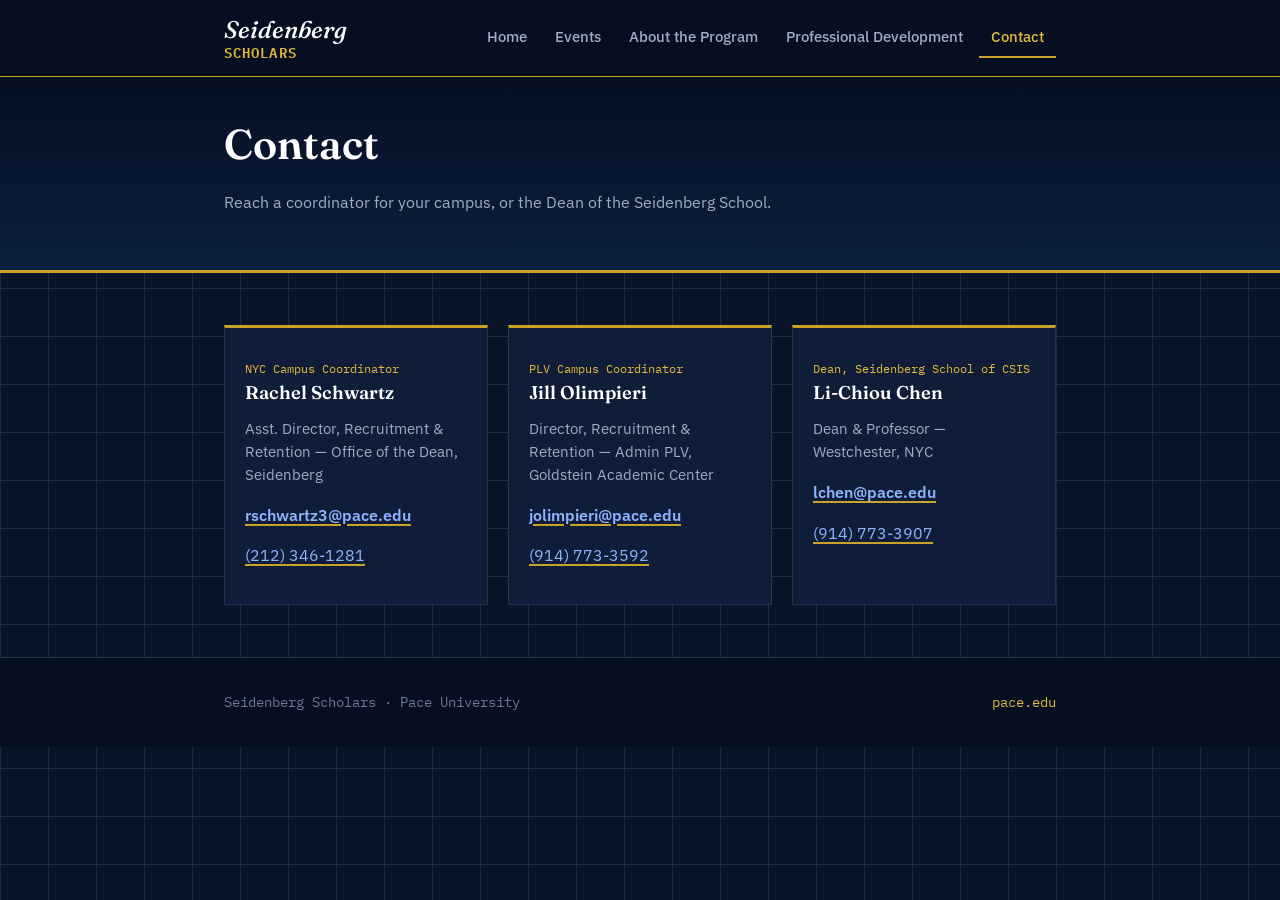
==== contact.html @ 31d9eac2 "Add files via upload" ====
<!DOCTYPE html>
<html lang="en">
<head>
<meta charset="UTF-8">
<meta name="viewport" content="width=device-width, initial-scale=1.0">
<title>Contact — Seidenberg Scholars</title>
<meta name="description" content="Contact the Seidenberg Scholars coordinators and the Dean of the Seidenberg School.">
<link rel="stylesheet" href="css/style.css">
</head>
<body>
<a class="skip-link" href="#main">Skip to content</a>

<header class="site-header">
  <div class="wrap">
    <a class="wordmark" href="index.html">
      <span class="w1">Seidenberg</span>
      <span class="w2">SCHOLARS</span>
    </a>
    <nav class="site-nav" aria-label="Primary">
      <ul>
        <li><a href="index.html">Home</a></li>
        <li><a href="events.html">Events</a></li>
        <li><a href="about.html">About the Program</a></li>
        <li><a href="professional-development.html">Professional Development</a></li>
        <li><a href="contact.html" aria-current="page">Contact</a></li>
      </ul>
    </nav>
  </div>
</header>

<main id="main">
  <section class="page-hero">
    <div class="wrap">
      <h1>Contact</h1>
      <p>Reach a coordinator for your campus, or the Dean of the Seidenberg School.</p>
    </div>
  </section>

  <section class="section" style="border-bottom:none;">
    <div class="wrap">
      <div class="contact-grid">

        <div class="contact-card">
          <p class="role">NYC Campus Coordinator</p>
          <h3>Rachel Schwartz</h3>
          <p class="campus">Asst. Director, Recruitment &amp; Retention — Office of the Dean, Seidenberg</p>
          <p><a class="email" href="mailto:rschwartz3@pace.edu">rschwartz3@pace.edu</a></p>
          <p><a href="tel:+12123461281">(212) 346-1281</a></p>
        </div>

        <div class="contact-card">
          <p class="role">PLV Campus Coordinator</p>
          <h3>Jill Olimpieri</h3>
          <p class="campus">Director, Recruitment &amp; Retention — Admin PLV, Goldstein Academic Center</p>
          <p><a class="email" href="mailto:jolimpieri@pace.edu">jolimpieri@pace.edu</a></p>
          <p><a href="tel:+19147733592">(914) 773-3592</a></p>
        </div>

        <div class="contact-card">
          <p class="role">Dean, Seidenberg School of CSIS</p>
          <h3>Li-Chiou Chen</h3>
          <p class="campus">Dean &amp; Professor — Westchester, NYC</p>
          <p><a class="email" href="mailto:lchen@pace.edu">lchen@pace.edu</a></p>
          <p><a href="tel:+19147733907">(914) 773-3907</a></p>
        </div>

      </div>
    </div>
  </section>
</main>

<footer class="site-footer">
  <div class="wrap">
    <span>Seidenberg Scholars · Pace University</span>
    <span><a href="https://www.pace.edu" target="_blank" rel="noopener">pace.edu</a></span>
  </div>
</footer>
</body>
</html>
---- css/style.css ----
/* ==========================================================================
   Seidenberg Scholars — shared stylesheet
   Dark, techy palette: navy/slate/blue-gray with gold accent.
   Edit the variables below to retheme the whole site in one place.
   ========================================================================== */

@import url('https://fonts.googleapis.com/css2?family=Fraunces:ital,opsz,wght@0,9..144,400;0,9..144,500;0,9..144,600;1,9..144,500&family=IBM+Plex+Sans:wght@400;500;600;700&family=IBM+Plex+Mono:wght@400;500;600&display=swap');

:root {
  --navy: #0b1f3f;
  --navy-deep: #060f22;
  --navy-mid: #14315c;
  --gold: #c9a227;
  --gold-bright: #e4b93b;

  /* techy blue-gray surfaces, replacing the old near-white paper */
  --bg: #0a1428;
  --surface: #101d38;
  --surface-raised: #142544;
  --line: #26354f;
  --line-soft: #1c2c48;

  --white: #ffffff;
  --ink: #e7ecf5;
  --ink-soft: #9fabc4;
  --ink-faint: #6d7996;

  --serif: 'Fraunces', Georgia, serif;
  --sans: 'IBM Plex Sans', -apple-system, BlinkMacSystemFont, 'Segoe UI', sans-serif;
  --mono: 'IBM Plex Mono', 'SFMono-Regular', Menlo, monospace;

  --max: 880px;
}

* { box-sizing: border-box; }
html { scroll-behavior: smooth; }

@media (prefers-reduced-motion: reduce) {
  html { scroll-behavior: auto; }
  * { animation-duration: 0.01ms !important; transition-duration: 0.01ms !important; }
}

body {
  margin: 0;
  font-family: var(--sans);
  color: var(--ink);
  background:
    linear-gradient(var(--line-soft) 1px, transparent 1px),
    linear-gradient(90deg, var(--line-soft) 1px, transparent 1px),
    var(--bg);
  background-size: 48px 48px, 48px 48px, auto;
  background-attachment: fixed;
  line-height: 1.55;
  -webkit-font-smoothing: antialiased;
}

img { max-width: 100%; display: block; }

a {
  color: #8fb4ff;
  text-decoration-color: var(--gold);
  text-decoration-thickness: 2px;
  text-underline-offset: 3px;
}
a:hover { color: #b7cdff; }

a:focus-visible,
button:focus-visible,
[tabindex]:focus-visible {
  outline: 3px solid var(--gold);
  outline-offset: 2px;
}

h1, h2, h3 {
  font-family: var(--serif);
  font-weight: 600;
  color: var(--white);
  line-height: 1.15;
  margin: 0 0 0.5em;
}

p { max-width: 68ch; color: var(--ink); }

.wrap {
  max-width: var(--max);
  margin: 0 auto;
  padding: 0 24px;
}

/* ---------- Skip link ---------- */
.skip-link {
  position: absolute;
  left: -999px;
  top: 0;
  background: var(--gold);
  color: var(--navy-deep);
  padding: 10px 16px;
  font-weight: 600;
  z-index: 100;
}
.skip-link:focus { left: 16px; top: 16px; }

/* ---------- Header / Nav ---------- */
.site-header {
  background: var(--navy-deep);
  border-bottom: 1px solid var(--gold);
  box-shadow: 0 1px 0 rgba(0,0,0,0.4);
}
.site-header .wrap {
  display: flex;
  align-items: center;
  justify-content: space-between;
  min-height: 76px;
  flex-wrap: wrap;
  gap: 12px 24px;
  padding-top: 12px;
  padding-bottom: 12px;
}

.wordmark {
  display: flex;
  flex-direction: column;
  line-height: 1;
  color: var(--white);
  text-decoration: none;
}
.wordmark:hover { color: var(--white); }
.wordmark .w1 {
  font-family: var(--serif);
  font-style: italic;
  font-weight: 500;
  font-size: 1.5rem;
}
.wordmark .w2 {
  font-family: var(--mono);
  font-weight: 600;
  font-size: 0.85rem;
  letter-spacing: 0.08em;
  color: var(--gold-bright);
  margin-top: 3px;
}

.site-nav ul {
  list-style: none;
  display: flex;
  flex-wrap: wrap;
  gap: 4px 4px;
  margin: 0;
  padding: 0;
}
.site-nav a {
  display: inline-block;
  color: var(--ink-soft);
  text-decoration: none;
  font-weight: 500;
  font-size: 0.92rem;
  font-family: var(--sans);
  padding: 8px 12px;
  border-bottom: 2px solid transparent;
}
.site-nav a:hover { color: var(--white); border-bottom-color: var(--gold); }
.site-nav a[aria-current="page"] {
  color: var(--gold-bright);
  border-bottom-color: var(--gold);
}

/* ---------- Hero ---------- */
.hero {
  background: linear-gradient(180deg, var(--navy-deep), var(--navy));
  color: var(--white);
  padding: 64px 0 56px;
  position: relative;
  overflow: hidden;
  border-bottom: 1px solid var(--line);
}
.hero::after {
  content: "";
  position: absolute;
  right: -8%;
  top: -30%;
  width: 480px;
  height: 480px;
  border: 1px solid rgba(201, 162, 39, 0.28);
  border-radius: 50%;
}
.hero::before {
  content: "";
  position: absolute;
  left: -6%;
  bottom: -40%;
  width: 320px;
  height: 320px;
  border: 1px solid rgba(143, 180, 255, 0.14);
  border-radius: 50%;
}
.hero .eyebrow {
  font-family: var(--mono);
  font-size: 0.8rem;
  color: var(--gold-bright);
  margin-bottom: 14px;
  letter-spacing: 0.02em;
}
.hero h1 {
  color: var(--white);
  font-size: clamp(2.1rem, 4.2vw, 3.2rem);
  max-width: 16ch;
}
.hero p.lede {
  color: var(--ink-soft);
  font-size: 1.15rem;
  max-width: 56ch;
  margin-top: 14px;
}
.hero .hero-actions {
  margin-top: 28px;
  display: flex;
  gap: 12px;
  flex-wrap: wrap;
}

.page-hero {
  background: linear-gradient(180deg, var(--navy-deep), var(--navy));
  color: var(--white);
  padding: 44px 0 40px;
  border-bottom: 3px solid var(--gold);
}
.page-hero h1 { color: var(--white); font-size: clamp(1.8rem, 3.6vw, 2.6rem); }
.page-hero p { color: var(--ink-soft); margin-top: 10px; max-width: 60ch; }

/* ---------- Buttons ---------- */
.btn {
  display: inline-flex;
  align-items: center;
  gap: 8px;
  font-family: var(--sans);
  font-weight: 600;
  font-size: 0.92rem;
  padding: 11px 18px;
  border-radius: 3px;
  border: 1.5px solid transparent;
  cursor: pointer;
  text-decoration: none;
  line-height: 1;
}
.btn-gold {
  background: var(--gold);
  color: var(--navy-deep);
}
.btn-gold:hover { background: var(--gold-bright); color: var(--navy-deep); }
.btn-outline {
  background: transparent;
  border-color: rgba(255,255,255,0.3);
  color: var(--white);
}
.btn-outline:hover { border-color: var(--gold); color: var(--white); }
.btn-line {
  background: transparent;
  border-color: #3a4d70;
  color: #b7cdff;
}
.btn-line:hover { background: var(--surface-raised); border-color: var(--gold); color: var(--white); }
.btn-small { padding: 7px 12px; font-size: 0.82rem; }

/* ---------- Sections ---------- */
main { display: block; }
.section {
  padding: 52px 0;
  border-bottom: 1px solid var(--line);
}
.section:last-of-type { border-bottom: none; }
.section-head {
  display: flex;
  justify-content: space-between;
  align-items: baseline;
  gap: 16px;
  flex-wrap: wrap;
  margin-bottom: 28px;
}
.section-head h2 { margin: 0; font-size: clamp(1.5rem, 2.8vw, 2rem); }
.section-head .view-all { white-space: nowrap; font-weight: 600; font-family: var(--mono); font-size: 0.85rem; }

/* ---------- Cards / lists with left rule instead of boxed shadow ---------- */
.rule-card {
  border-left: 3px solid var(--gold);
  background: var(--surface);
  padding: 18px 20px;
  margin-bottom: 26px;
}
.rule-card h3 { font-size: 1.15rem; margin-bottom: 6px; color: var(--white); }
.rule-card p { color: var(--ink-soft); }

.two-col {
  display: grid;
  grid-template-columns: 1.1fr 0.9fr;
  gap: 48px;
  align-items: start;
}
@media (max-width: 760px) {
  .two-col { grid-template-columns: 1fr; }
}

/* ---------- Event cards ---------- */
.event-list { display: flex; flex-direction: column; gap: 0; }
.event-card {
  display: grid;
  grid-template-columns: 108px 1fr;
  gap: 22px;
  padding: 22px 20px;
  border: 1px solid var(--line);
  border-left: 3px solid var(--gold);
  background: var(--surface);
  margin-bottom: 16px;
}
.event-date-block {
  font-family: var(--mono);
  text-align: center;
  background: var(--navy-deep);
  border: 1px solid var(--line);
  color: var(--white);
  border-radius: 3px;
  padding: 10px 4px;
  height: fit-content;
}
.event-date-block .month {
  display: block;
  font-size: 0.7rem;
  letter-spacing: 0.06em;
  color: var(--gold-bright);
}
.event-date-block .day {
  display: block;
  font-family: var(--serif);
  font-size: 1.7rem;
  font-weight: 600;
  line-height: 1.1;
  color: var(--white);
}
.event-date-block .weekday {
  display: block;
  font-size: 0.7rem;
  color: var(--ink-faint);
}
.event-date-block.tba .day { font-size: 1.05rem; }

.event-body h3 { margin-bottom: 4px; font-size: 1.2rem; color: var(--white); }
.event-meta {
  font-family: var(--mono);
  font-size: 0.82rem;
  color: #8fb4ff;
  margin-bottom: 8px;
}
.event-meta span { margin-right: 14px; display: inline-block; }
.event-audience {
  display: inline-block;
  font-family: var(--mono);
  font-size: 0.7rem;
  font-weight: 600;
  color: var(--gold-bright);
  background: var(--navy-deep);
  border: 1px solid var(--line);
  padding: 2px 8px;
  border-radius: 20px;
  margin-bottom: 10px;
}
.event-desc { margin: 0 0 12px; color: var(--ink-soft); }
.event-actions { display: flex; gap: 10px; flex-wrap: wrap; }

.empty-state {
  border: 1px dashed var(--line);
  background: var(--surface);
  padding: 28px 24px;
  color: var(--ink-soft);
  font-style: italic;
}

@media (max-width: 560px) {
  .event-card { grid-template-columns: 64px 1fr; gap: 14px; }
  .event-date-block .day { font-size: 1.3rem; }
}

/* ---------- Benefits / requirements lists ---------- */
.check-list { list-style: none; margin: 0; padding: 0; }
.check-list li {
  padding: 10px 4px 10px 30px;
  border-top: 1px solid var(--line);
  position: relative;
  color: var(--ink);
}
.check-list li:last-child { border-bottom: 1px solid var(--line); }
.check-list li::before {
  content: "";
  position: absolute;
  left: 4px;
  top: 17px;
  width: 10px;
  height: 10px;
  background: var(--gold);
}

/* ---------- Contact cards ---------- */
.contact-grid {
  display: grid;
  grid-template-columns: repeat(auto-fit, minmax(230px, 1fr));
  gap: 20px;
}
.contact-card {
  border: 1px solid var(--line);
  border-top: 3px solid var(--gold);
  background: var(--surface);
  padding: 18px 20px 20px;
}
.contact-card .role {
  font-family: var(--mono);
  font-size: 0.78rem;
  color: var(--gold-bright);
  margin-bottom: 4px;
}
.contact-card h3 { margin-bottom: 2px; font-size: 1.15rem; color: var(--white); }
.contact-card .campus { color: var(--ink-soft); font-size: 0.92rem; margin-bottom: 10px; }
.contact-card a.email { font-weight: 600; }

/* ---------- Footer ---------- */
.site-footer {
  background: var(--navy-deep);
  color: var(--ink-faint);
  border-top: 1px solid var(--line);
  padding: 34px 0;
  margin-top: 0;
}
.site-footer .wrap {
  display: flex;
  justify-content: space-between;
  flex-wrap: wrap;
  gap: 12px;
  font-size: 0.85rem;
  font-family: var(--mono);
}
.site-footer a { color: var(--gold-bright); text-decoration: none; }
.site-footer a:hover { text-decoration: underline; }

/* ---------- Misc ---------- */
.pill-links { list-style: none; margin: 0; padding: 0; }
.pill-links li { margin-bottom: 10px; }
.pill-links a {
  display: block;
  padding: 14px 16px;
  background: var(--surface);
  border: 1px solid var(--line);
  border-left: 3px solid var(--gold);
  text-decoration: none;
  color: var(--ink);
  font-weight: 600;
}
.pill-links a:hover { background: var(--surface-raised); border-left-color: var(--gold-bright); }
.pill-links .src { display: block; font-weight: 400; font-family: var(--mono); font-size: 0.8rem; color: var(--ink-faint); margin-top: 3px; }

.note-box {
  background: var(--surface);
  border: 1px solid var(--line);
  padding: 16px 18px;
  font-size: 0.92rem;
  color: var(--ink-soft);
  font-family: var(--mono);
}
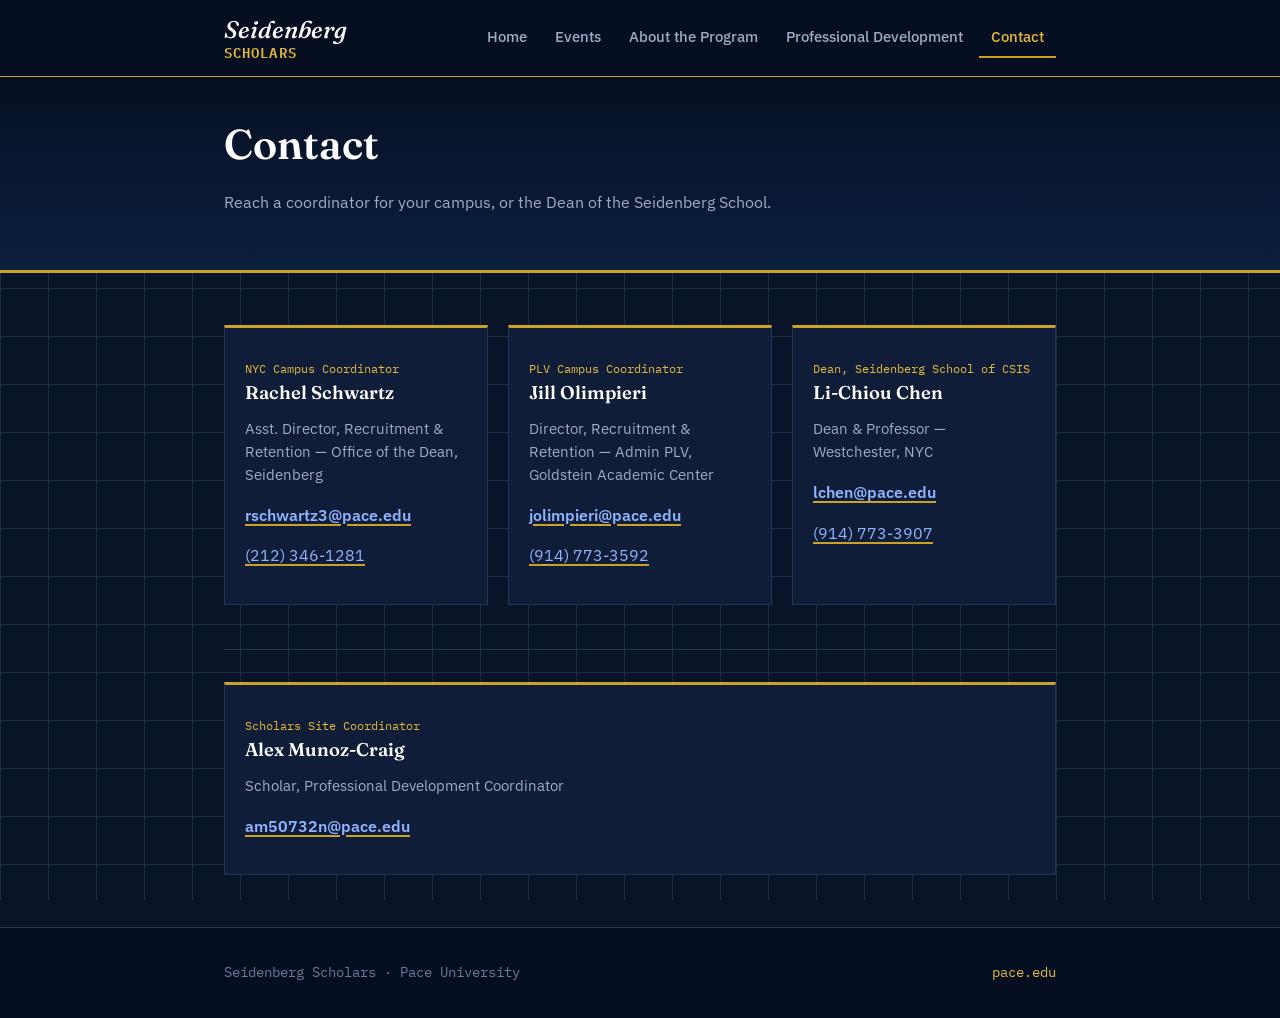
==== commit 59940803: "Add files via upload" ====
--- a/contact.html
+++ b/contact.html
@@ -65,6 +65,15 @@
         </div>
 
       </div>
+
+      <div class="contact-grid" style="margin-top:44px; padding-top:32px; border-top:1px solid var(--line);">
+        <div class="contact-card">
+          <p class="role">Scholars Site Coordinator</p>
+          <h3>Alex Munoz-Craig</h3>
+          <p class="campus">Scholar, Professional Development Coordinator</p>
+          <p><a class="email" href="mailto:am50732n@pace.edu">am50732n@pace.edu</a></p>
+        </div>
+      </div>
     </div>
   </section>
 </main>
